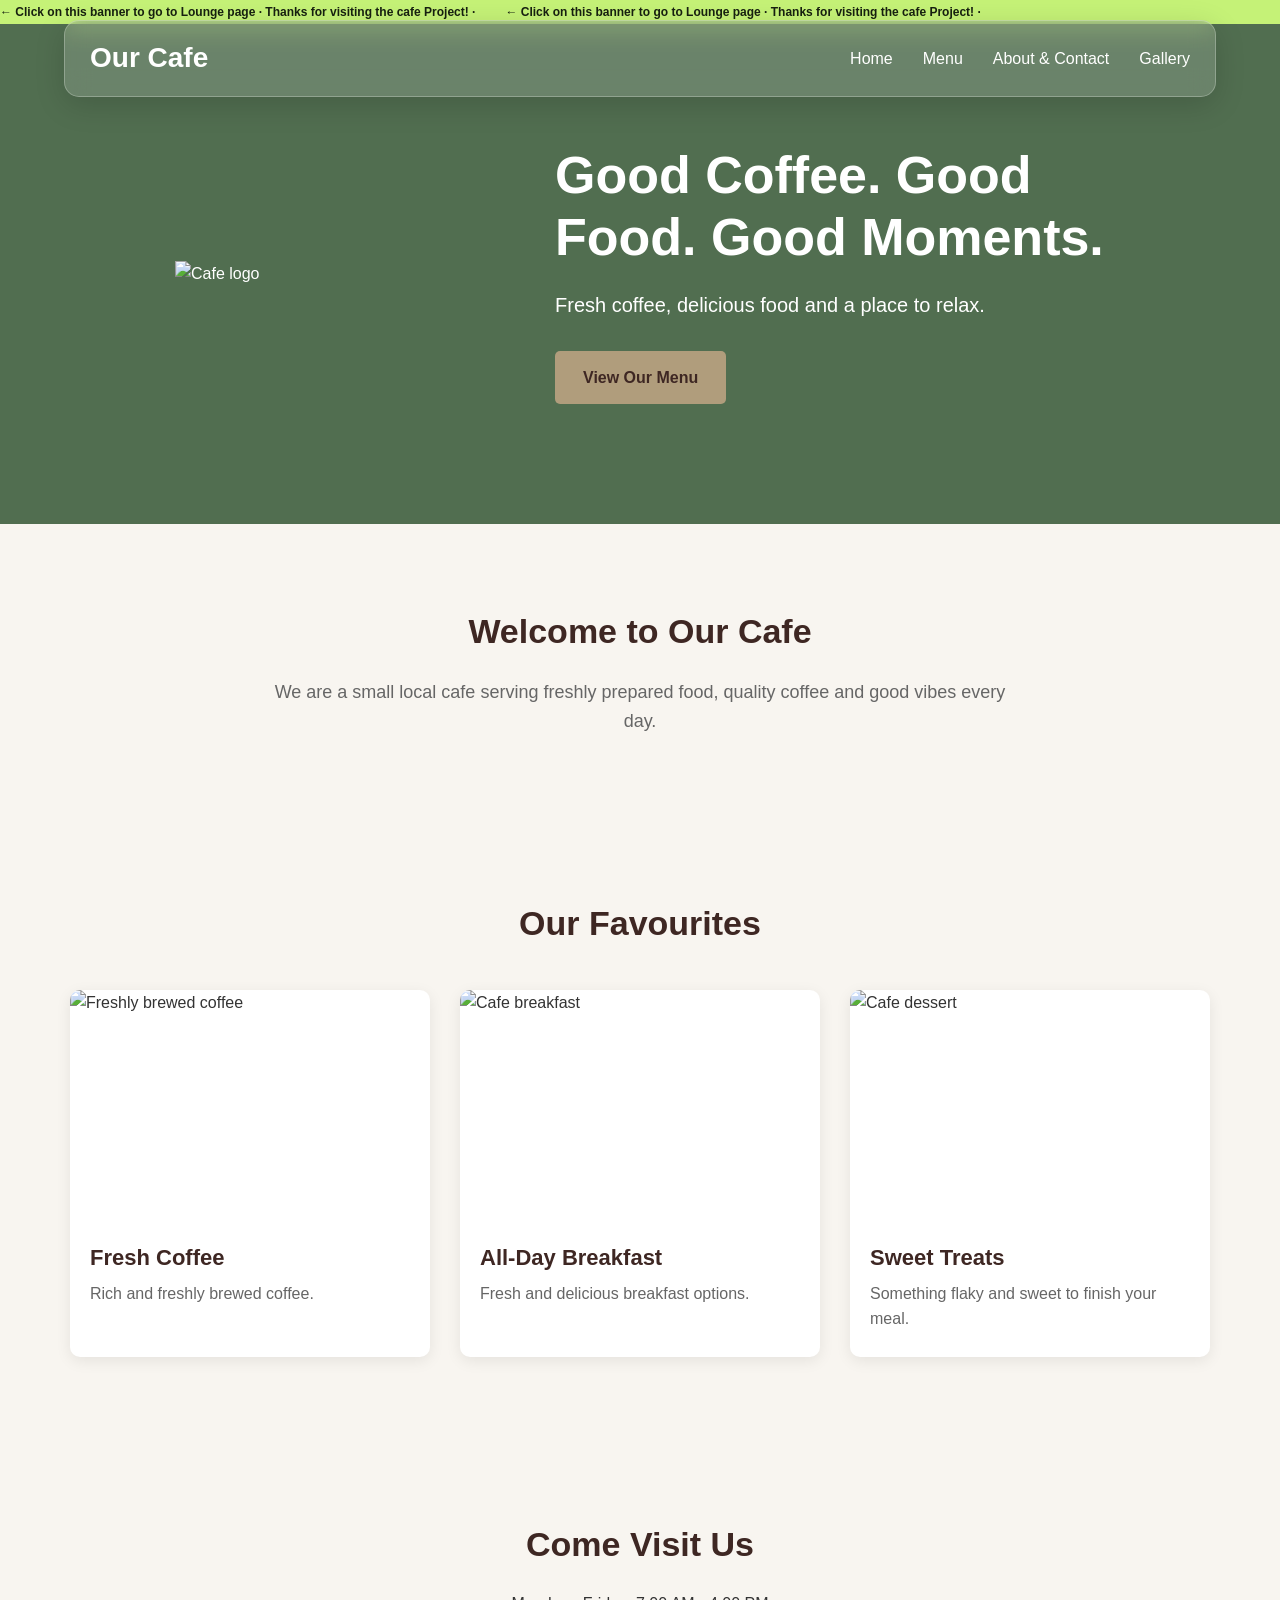
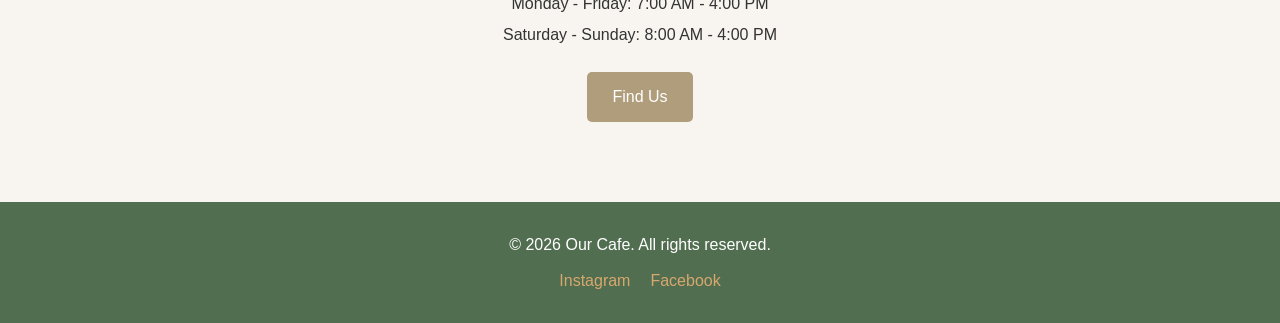
==== cafe-project/index.html @ 904ed036 "Updated files fixed some files that are missing banner section and have layout problems." ====
<!DOCTYPE html>
<html lang="en">

<head>
    <meta charset="UTF-8">
    <meta name="viewport" content="width=device-width, initial-scale=1.0">
    <title>Our Cafe | Home</title>
    <link rel="stylesheet" href="styles/style.css">
</head>

<body>
    <a href="/" class="lounge-banner" aria-label="Return to Lounge homepage">
        <span class="banner-track">
            <span>
                ← Click on this banner to go to Lounge page ·
                Thanks for visiting the cafe Project! ·
            </span>
            <span aria-hidden="true">
                ← Click on this banner to go to Lounge page ·
                Thanks for visiting the cafe Project! ·
            </span>
        </span>
    </a>
    <!-- Header / Navigation -->
    <header>
        <nav>
            <div class="logo">
                <a href="index.html">Our Cafe</a>
            </div>

            <ul class="nav-links">
                <li><a href="index.html">Home</a></li>
                <li><a href="menu.html">Menu</a></li>
                <li><a href="about.html">About & Contact</a></li>
                <li><a href="gallery.html">Gallery</a></li>
            </ul>
        </nav>
    </header>


    <main>

        <!-- Hero Section -->
        <section class="hero">

            <!-- Logo -->
            <div class="hero-logo">
                <img src="Images/Logo.jpg" alt="Cafe logo">
            </div>

            <!-- Content -->
            <div class="hero-content">
                <h1>Good Coffee. Good Food. Good Moments.</h1>

                <p>
                    Fresh coffee, delicious food and a place to relax.
                </p>

                <a href="menu.html">View Our Menu</a>
            </div>

        </section>


        <!-- Introduction -->
        <section class="intro">
            <h2>Welcome to Our Cafe</h2>

            <p>
                We are a small local cafe serving freshly prepared food,
                quality coffee and good vibes every day.
            </p>
        </section>


        <!-- Featured Items -->
        <section class="featured">
            <h2>Our Favourites</h2>

            <div class="featured-items">

                <article>
                    <img src="images/coffee.webp" alt="Freshly brewed coffee">
                    <h3>Fresh Coffee</h3>
                    <p>Rich and freshly brewed coffee.</p>
                </article>

                <article>
                    <img src="images/brekky.jpg" alt="Cafe breakfast">
                    <h3>All-Day Breakfast</h3>
                    <p>Fresh and delicious breakfast options.</p>
                </article>

                <article>
                    <img src="images/pastry.webp" alt="Cafe dessert">
                    <h3>Sweet Treats</h3>
                    <p>Something flaky and sweet to finish your meal.</p>
                </article>

            </div>
        </section>


        <!-- Opening Hours -->
        <section class="opening-hours">
            <h2>Come Visit Us</h2>

            <p>Monday - Friday: 7:00 AM - 4:00 PM</p>
            <p>Saturday - Sunday: 8:00 AM - 4:00 PM</p>

            <a href="about.html#find-us">Find Us</a>
        </section>

    </main>


    <!-- Footer -->
    <footer>
        <p>&copy; 2026 Our Cafe. All rights reserved.</p>

        <div>
            <a href="#">Instagram</a>
            <a href="#">Facebook</a>
        </div>
    </footer>

</body>

</html>
---- cafe-project/styles/style.css ----
* {
  margin: 0;
  padding: 0;
  box-sizing: border-box;
}

body {
  font-family: Arial, sans-serif;
  line-height: 1.6;
  background-color: #f8f5f0;
  color: #333;
}

img {
  max-width: 100%;
  display: block;
}

a {
  text-decoration: none;
  color: inherit;
}

/* =========================
   HEADER / NAVIGATION
   ========================= */

header {
  position: fixed;
  top: 20px;
  left: 50%;
  transform: translateX(-50%);

  width: 90%;
  max-width: 1200px;

  z-index: 1000;

  background: rgba(255, 255, 255, 0.15);

  backdrop-filter: blur(12px);
  -webkit-backdrop-filter: blur(12px);

  border: 1px solid rgba(255, 255, 255, 0.25);

  border-radius: 15px;

  box-shadow: 0 8px 30px rgba(0, 0, 0, 0.15);
}

nav {
  padding: 15px 25px;

  display: flex;
  justify-content: space-between;
  align-items: center;
}

.logo a {
  font-size: 28px;
  font-weight: bold;
  color: white;
}

.nav-links {
  list-style: none;

  display: flex;
  gap: 30px;
}

.nav-links a {
  color: white;
  font-size: 16px;

  transition: 0.3s;
}

.nav-links a:hover {
  color: #d7a86e;
}


/* =========================
   HERO
   ========================= */

.hero {
  min-height: 500px;

  background-color: #516E50;

  display: flex;
  justify-content: center;
  align-items: center;
  
  gap: 80px;

  padding: 60px 40px;

  color: white;
}

.hero-logo {
  width: 300px;
  flex-shrink: 0;
}

.hero-logo img {
  width: 100%;
  height: auto;
  padding-right: 100px;
}

.hero-content {
  max-width: 550px;
}

.hero h1 {
  font-size: 52px;
  line-height: 1.2;
  margin-bottom: 20px;
}

.hero p {
  font-size: 20px;
  margin-bottom: 30px;
}

.hero a {
  display: inline-block;

  background-color: #B09D7C;
  color: #3e2723;

  padding: 14px 28px;
  border-radius: 5px;

  font-weight: bold;

  transition: 0.3s;
}

.hero a:hover {
  background-color: #c0955c;
}

/* =========================
   GENERAL SECTIONS
   ========================= */

section {
  padding: 80px 30px;
}

section>h2,
.page-header h1 {
  text-align: center;
}

h2 {
  font-size: 34px;
  margin-bottom: 20px;
  color: #3e2723;
}


/* =========================
   INTRO
   ========================= */

.intro {
  max-width: 800px;
  margin: 0 auto;
  text-align: center;
}

.intro p {
  font-size: 18px;
  color: #666;
}


/* =========================
   FEATURED ITEMS
   ========================= */

.featured {
  max-width: 1200px;
  margin: 0 auto;
}

.featured-items {
  display: grid;

  grid-template-columns: repeat(3, 1fr);

  gap: 30px;

  margin-top: 40px;
}

.featured-items article {
  background-color: white;

  border-radius: 10px;
  overflow: hidden;

  box-shadow: 0 4px 15px rgba(0, 0, 0, 0.08);

  transition: transform 0.3s;
}

.featured-items article:hover {
  transform: translateY(-5px);
}

.featured-items img {
  width: 100%;
  height: 230px;
  object-fit: cover;
}

.featured-items h3 {
  font-size: 22px;
  color: #3e2723;

  padding: 20px 20px 5px;
}

.featured-items p {
  padding: 0 20px 25px;
  color: #666;
}


/* =========================
   OPENING HOURS
   ========================= */

.opening-hours {
  text-align: center;

  
}

.opening-hours p {
  margin-bottom: 5px;
}

.opening-hours a {
  display: inline-block;

  margin-top: 20px;

  background-color: #B09D7C;
  color: white;

  padding: 12px 25px;

  border-radius: 5px;

  transition: 0.3s;
}

.opening-hours a:hover {
  background-color: #5d4037;
}


/* =========================
   PAGE HEADER
   ========================= */

.page-header {
  background-color: #516E50;
  padding: 70px 30px;
  padding-top: 150px;
}

.page-header h1 {
  font-size: 44px;
  color: white;
  margin-bottom: 10px;
}

.page-header p {
  text-align: center;
  color: white;
  font-size: 18px;
}


/* =========================
   MENU
   ========================= */

.menu-section {
  max-width: 900px;
  margin: 0 auto;
  padding-top: 50px;
  padding-bottom: 30px;
}

.menu-section h2 {
  border-bottom: 2px solid #d7a86e;
  padding-bottom: 10px;
}

.menu-items {
  margin-top: 20px;
}

.menu-item {
  background-color: white;

  padding: 20px;

  margin-bottom: 15px;

  border-radius: 8px;

  display: flex;
  justify-content: space-between;
  align-items: center;

  box-shadow: 0 2px 8px rgba(0, 0, 0, 0.06);

  transition: 0.3s;
}

.menu-item:hover {
  transform: translateX(5px);
}

.menu-item h3 {
  color: #3e2723;
  margin-bottom: 5px;
}

.menu-item p {
  color: #777;
}

.menu-item span {
  font-size: 18px;
  font-weight: bold;
  color: #a96f42;

  margin-left: 20px;
}


/* =========================
   ABOUT
   ========================= */

.about-story {
  max-width: 1100px;
  margin: 0 auto;

  display: grid;
  grid-template-columns: 1fr 1fr;

  gap: 50px;

  align-items: center;
}

.about-image img {
  width: 100%;
  height: 450px;

  object-fit: cover;

  border-radius: 10px;
}

.about-content h2 {
  text-align: left;
}

.about-content p {
  color: #666;
  margin-bottom: 20px;
}


/* =========================
   CONTACT
   ========================= */

.contact {
  background-color: white;
}

.contact-details {
  max-width: 1000px;
  margin: 40px auto 0;

  display: grid;
  grid-template-columns: repeat(3, 1fr);

  gap: 30px;

  text-align: center;
}

.contact-details div {
  padding: 30px;

  background-color: #f8f5f0;

  border-radius: 8px;
}

.contact-details h3 {
  color: #3e2723;
  margin-bottom: 10px;
}

.contact-details p {
  color: #666;
}


/* =========================
   LOCATION
   ========================= */

.location {
  text-align: center;
}

.location>p {
  margin-bottom: 25px;
  color: #666;
}

.map {
  max-width: 900px;
  height: 300px;

  margin: 0 auto;

  background-color: #ddd;

  display: flex;
  justify-content: center;
  align-items: center;

  border-radius: 10px;

  color: #666;
}


.map {
    width: 100%;
    max-width: 900px;
    margin: 25px auto;
    overflow: hidden;
    border-radius: 12px;
    box-shadow: 0 4px 15px rgba(0, 0, 0, 0.15);
}

.map iframe {
    display: block;
    width: 100%;
    height: 400px;
    border: 0;
}

.location {
    text-align: center;
    padding: 50px 20px;
}



/* =========================
   GALLERY
   ========================= */

.gallery {
  max-width: 1200px;
  margin: 0 auto;

  display: grid;

  grid-template-columns: repeat(4, 1fr);

  gap: 20px;
}

.gallery-item {
  overflow: hidden;
  border-radius: 8px;
}

.gallery-item img {
  width: 100%;
  height: 280px;

  object-fit: cover;

  transition: transform 0.4s;
}

.gallery-item:hover img {
  transform: scale(1.05);
}


/* =========================
   FOOTER
   ========================= */

footer {
  background-color: #516E50;
  color: white;

  padding: 30px;

  text-align: center;
}

footer p {
  margin-bottom: 10px;
}

footer div {
  display: flex;
  justify-content: center;
  gap: 20px;
}

footer a {
  color: #d7a86e;
  transition: 0.3s;
}

footer a:hover {
  color: white;
}


/* =========================
   MOBILE RESPONSIVE
   ========================= */

@media (max-width: 768px) {

  nav {
    flex-direction: column;
    gap: 15px;
  }

  .nav-links {
    gap: 15px;
    flex-wrap: wrap;
    justify-content: center;
  }

  .nav-links a {
    font-size: 14px;
  }


  .hero {
    min-height: 500px;
  }

  .hero h1 {
    font-size: 38px;
  }

  .hero p {
    font-size: 17px;
  }


  section {
    padding: 60px 20px;
  }


  .featured-items {
    grid-template-columns: 1fr;
  }


  .menu-item {
    align-items: flex-start;
  }


  .about-story {
    grid-template-columns: 1fr;
    gap: 30px;
  }

  .about-image img {
    height: 350px;
  }

  .about-content h2 {
    text-align: center;
  }


  .contact-details {
    grid-template-columns: 1fr;
  }


  .gallery {
    grid-template-columns: repeat(2, 1fr);
    gap: 10px;
  }

  .gallery-item img {
    height: 220px;
  }


  .page-header h1 {
    font-size: 36px;
  }

}


@media (max-width: 480px) {

  .logo a {
    font-size: 24px;
  }

  .nav-links {
    gap: 10px;
  }

  .hero h1 {
    font-size: 32px;
  }

  .gallery {
    grid-template-columns: 1fr;
  }

  .gallery-item img {
    height: 280px;
  }

}

.lounge-banner {
    display: block;
    width: 100%;
    height: 24px;
    overflow: hidden;
    background: #c5f277;
    color: #172010;
    text-decoration: none;
    white-space: nowrap;
    font-size: 12px;
    font-weight: 600;
    line-height: 24px;
}

.banner-track {
    display: flex;
    width: max-content;
    animation: lounge-scroll 22s linear infinite;
}

.banner-track span {
    flex-shrink: 0;
    padding-right: 30px;
}

.lounge-banner:hover .banner-track {
    animation-play-state: paused;
}

@keyframes lounge-scroll {
    from {
        transform: translateX(0);
    }

    to {
        transform: translateX(-50%);
    }
}

@media (prefers-reduced-motion: reduce) {
    .banner-track {
        animation: none;
    }
}
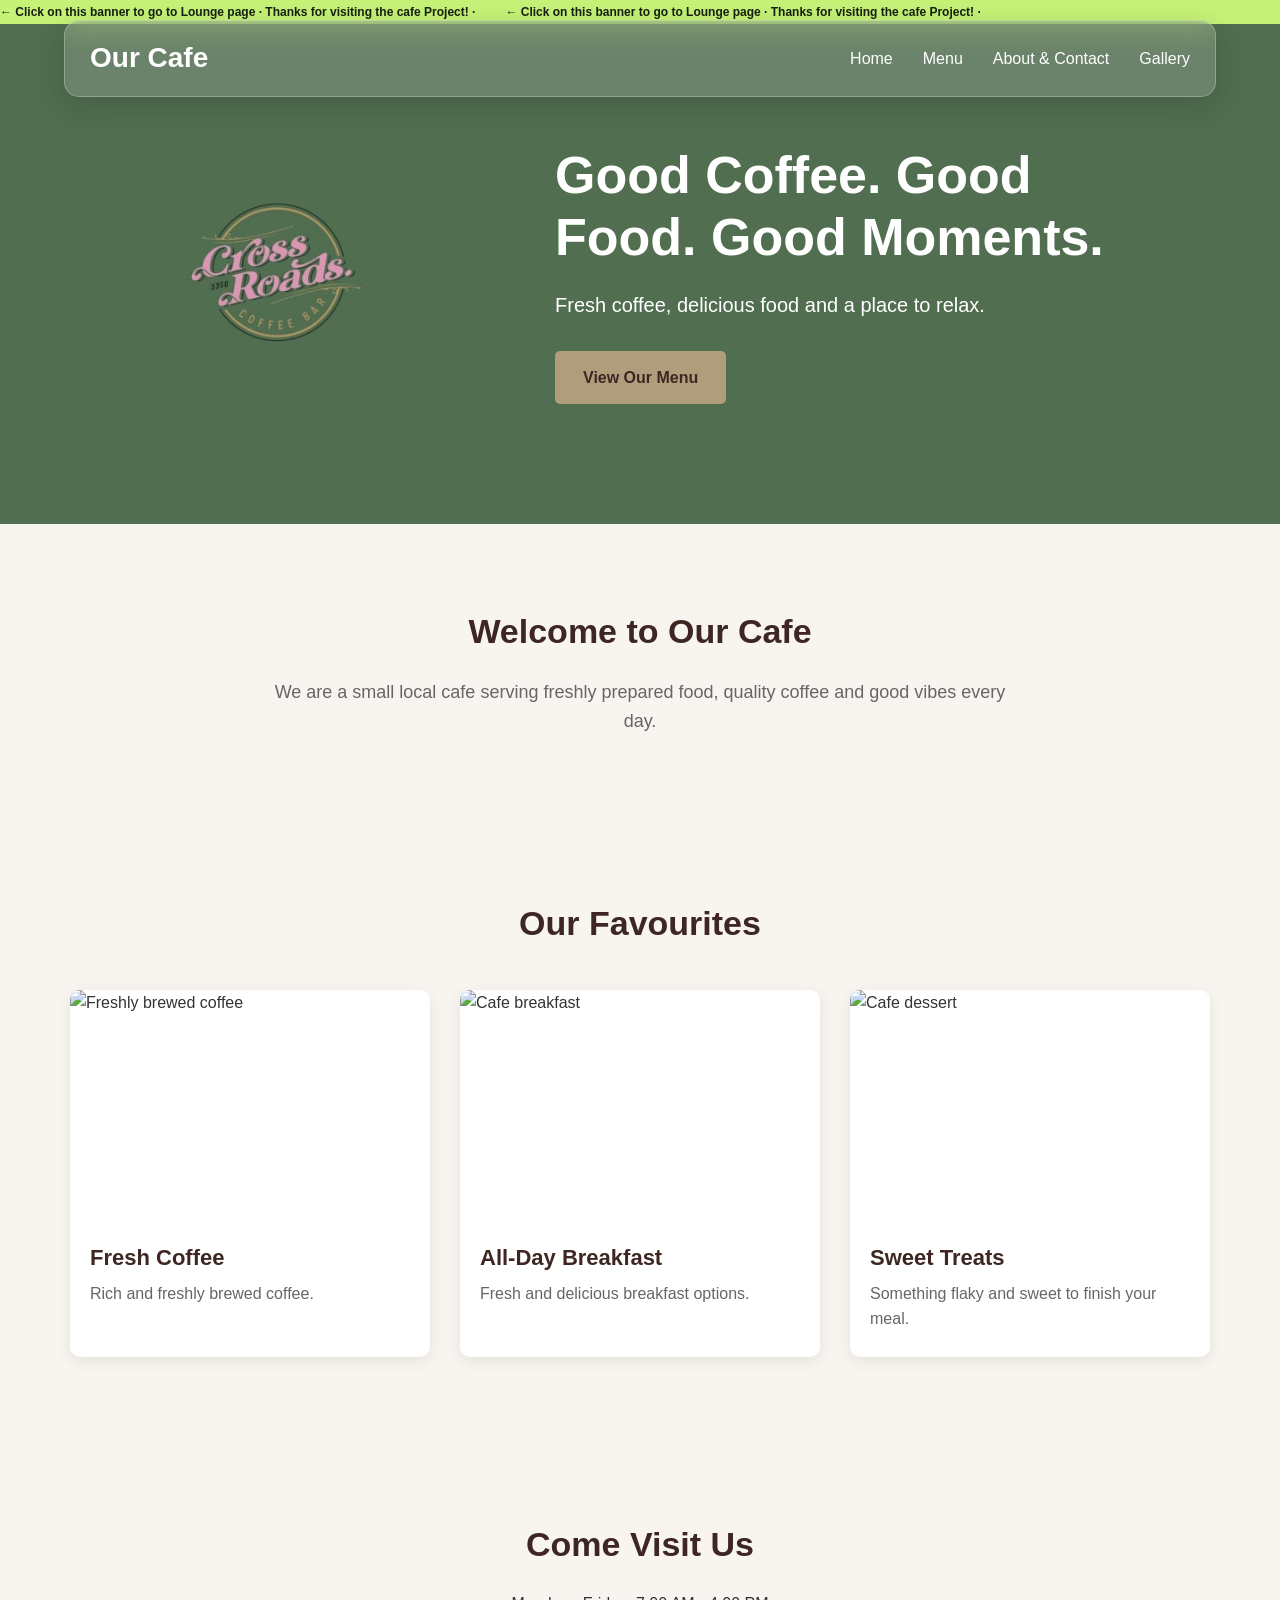
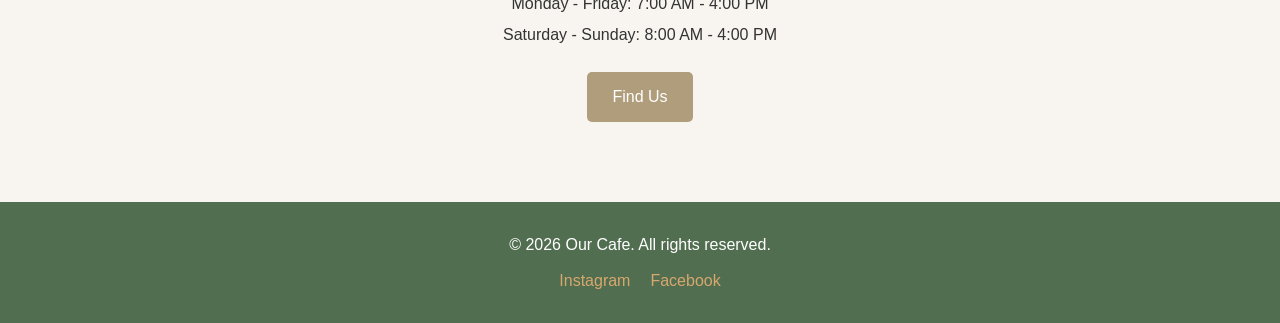
==== commit 19c8de8d: "Fix logo image filename case sensitivity" ====
--- a/cafe-project/index.html
+++ b/cafe-project/index.html
@@ -45,7 +45,7 @@
 
             <!-- Logo -->
             <div class="hero-logo">
-                <img src="Images/Logo.jpg" alt="Cafe logo">
+                <img src="Images/logo.jpg" alt="Cafe logo">
             </div>
 
             <!-- Content -->
@@ -126,4 +126,4 @@
 
 </body>
 
-</html>+</html>
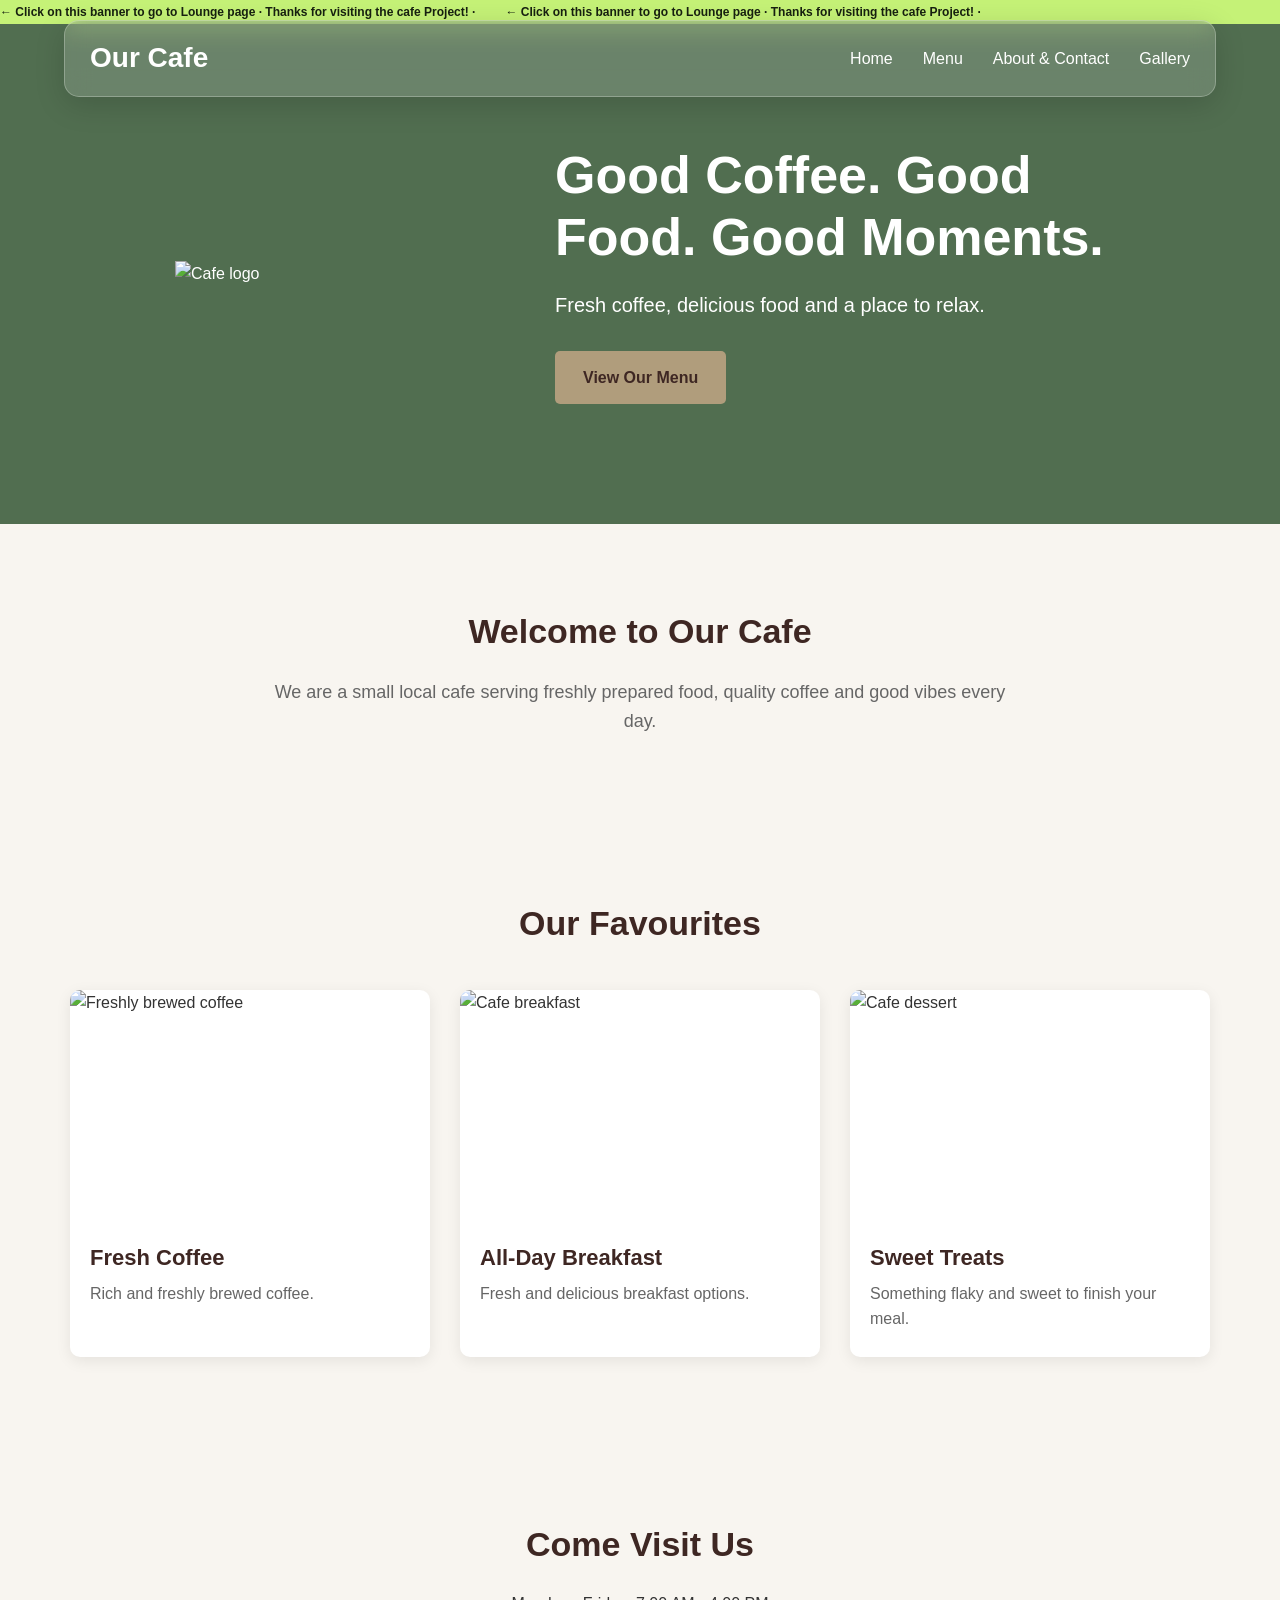
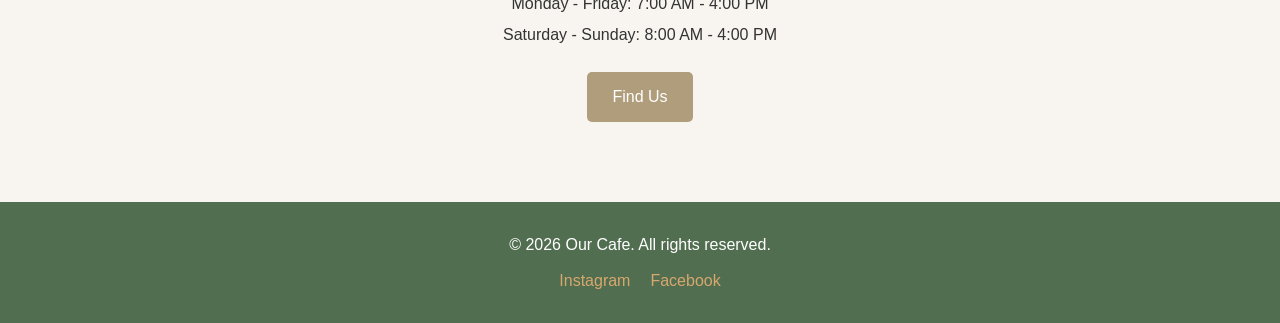
==== commit 08092e71: "Fix logo image filename case sensitivity" ====
--- a/cafe-project/index.html
+++ b/cafe-project/index.html
@@ -45,7 +45,7 @@
 
             <!-- Logo -->
             <div class="hero-logo">
-                <img src="Images/logo.jpg" alt="Cafe logo">
+                <img src="Images/Logo.jpg" alt="Cafe logo">
             </div>
 
             <!-- Content -->
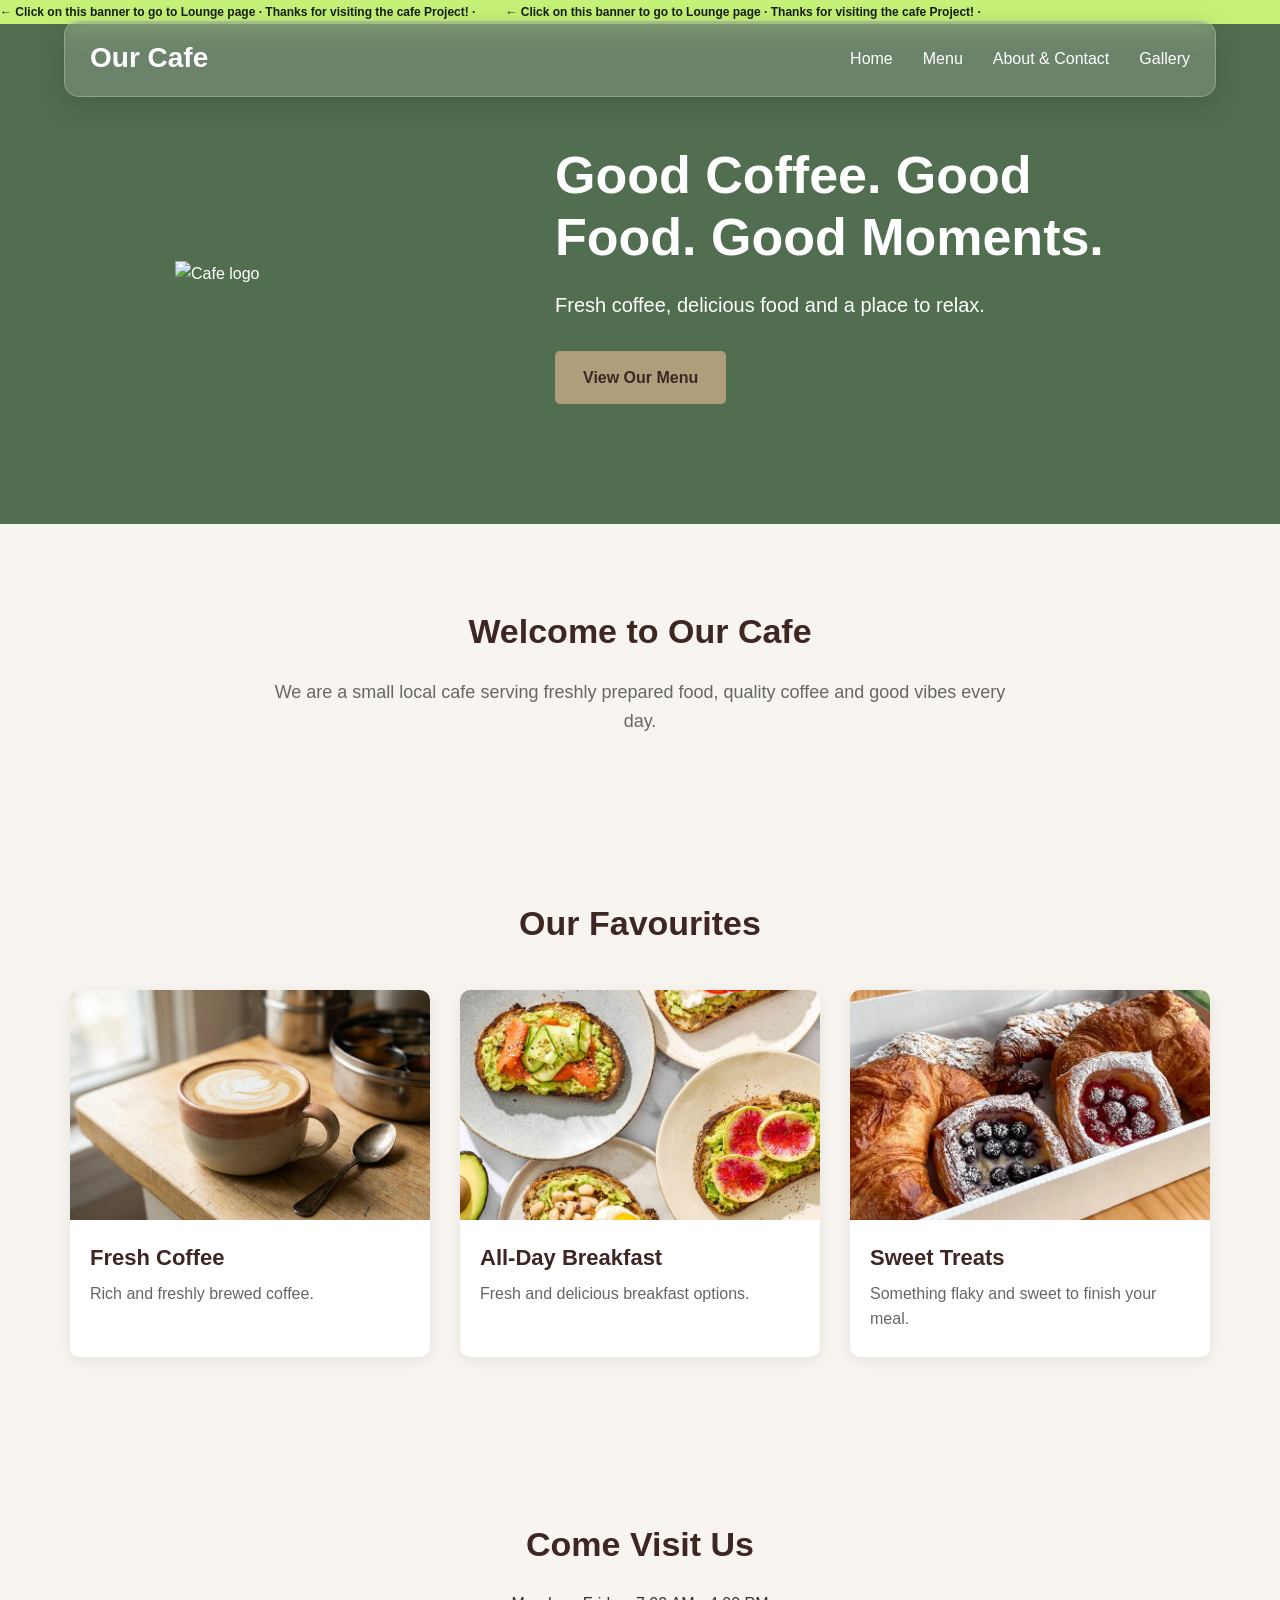
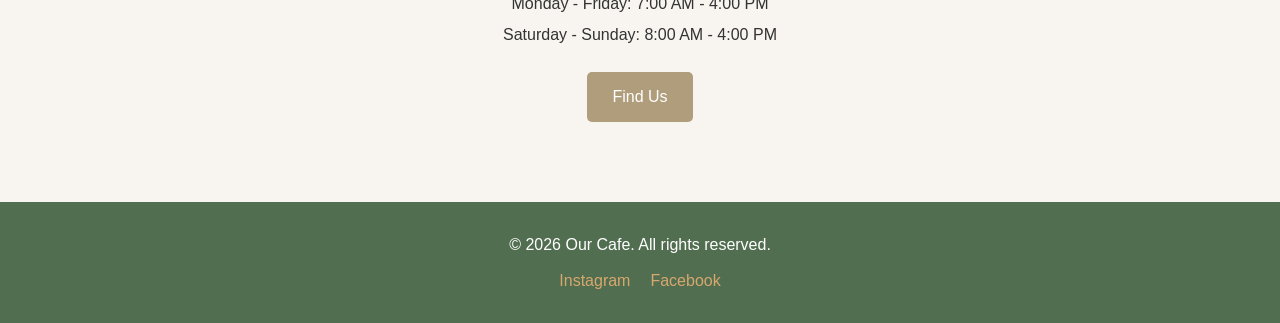
==== commit fd196c51: "Fix image source paths in index.html" ====
--- a/cafe-project/index.html
+++ b/cafe-project/index.html
@@ -80,19 +80,19 @@
             <div class="featured-items">
 
                 <article>
-                    <img src="images/coffee.webp" alt="Freshly brewed coffee">
+                    <img src="Images/coffee.webp" alt="Freshly brewed coffee">
                     <h3>Fresh Coffee</h3>
                     <p>Rich and freshly brewed coffee.</p>
                 </article>
 
                 <article>
-                    <img src="images/brekky.jpg" alt="Cafe breakfast">
+                    <img src="Images/brekky.jpg" alt="Cafe breakfast">
                     <h3>All-Day Breakfast</h3>
                     <p>Fresh and delicious breakfast options.</p>
                 </article>
 
                 <article>
-                    <img src="images/pastry.webp" alt="Cafe dessert">
+                    <img src="Images/pastry.webp" alt="Cafe dessert">
                     <h3>Sweet Treats</h3>
                     <p>Something flaky and sweet to finish your meal.</p>
                 </article>
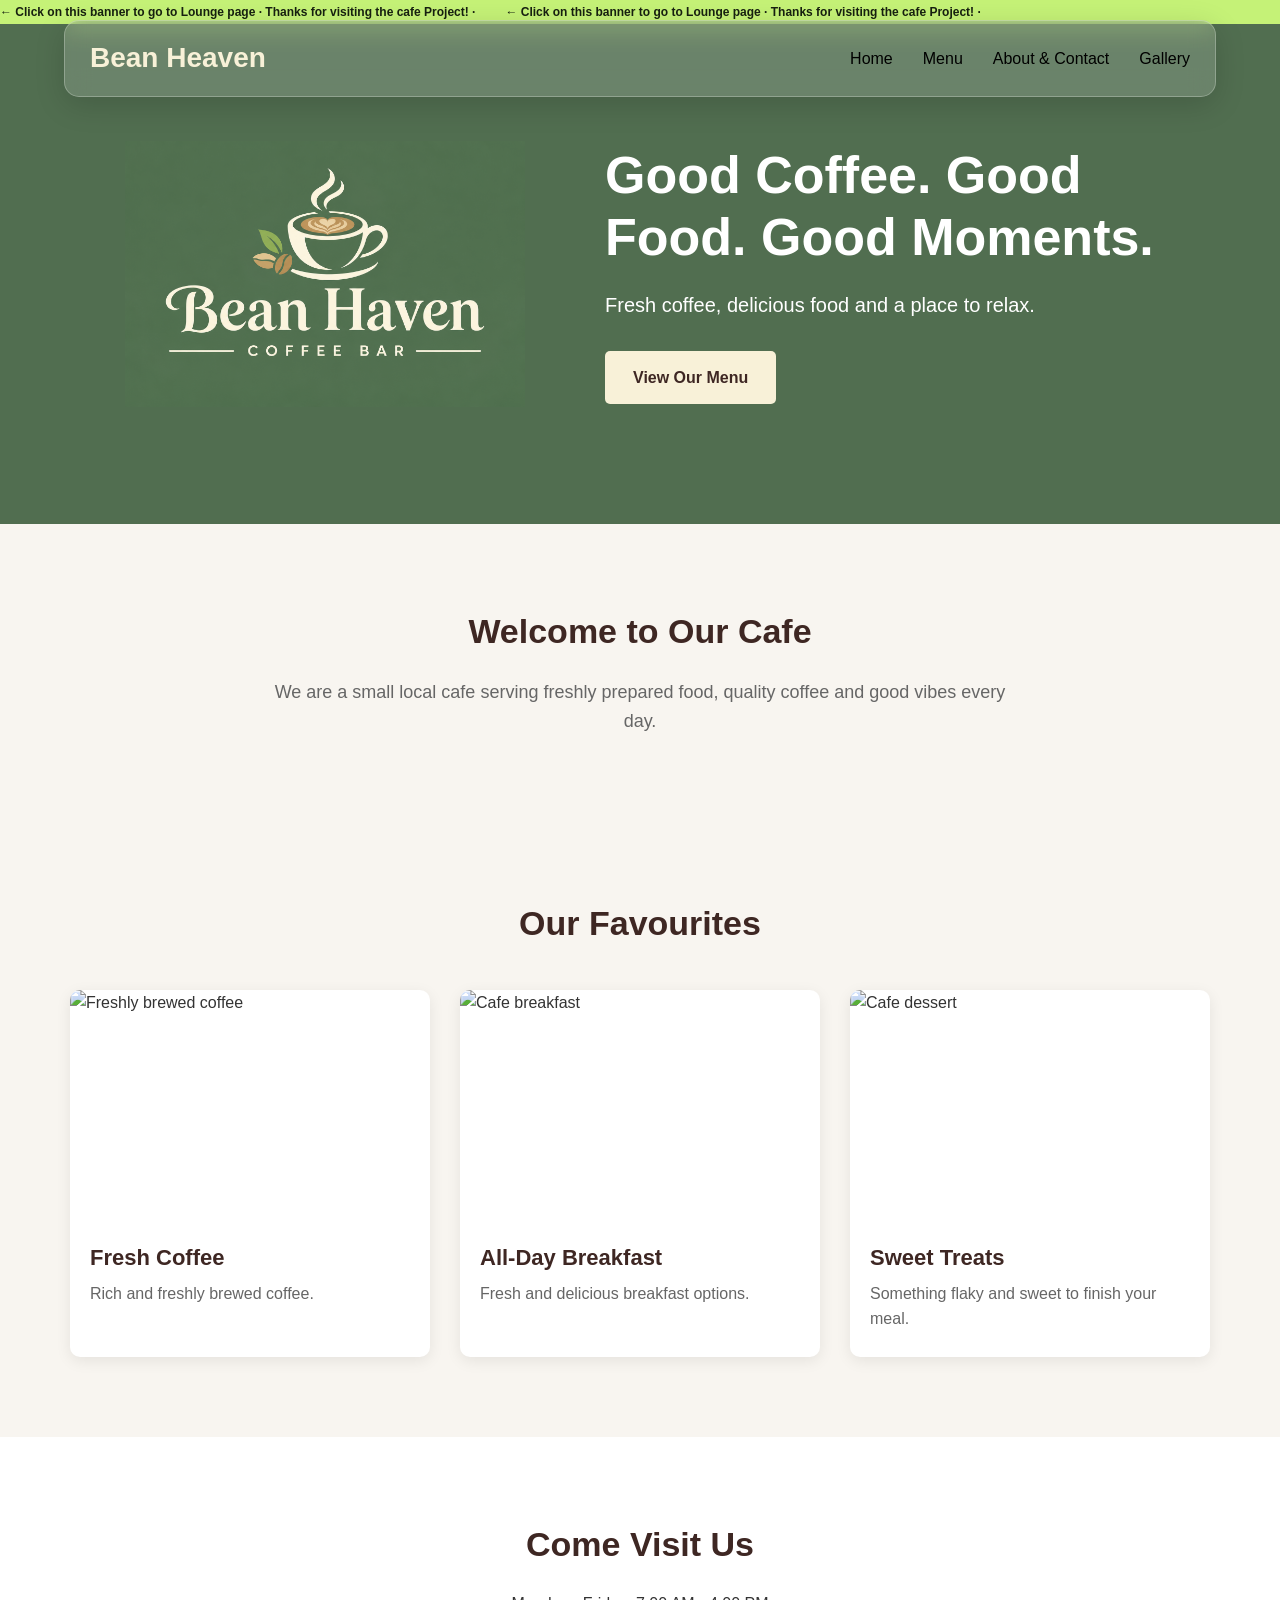
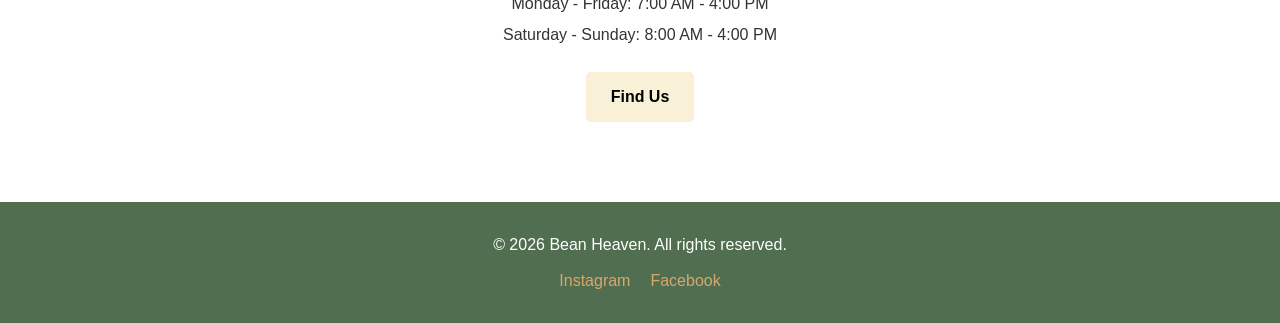
==== commit 39e79d7a: "layouts and errors correction corrected rps game image and layout problem. created a layout for mobi" ====
--- a/cafe-project/index.html
+++ b/cafe-project/index.html
@@ -23,17 +23,26 @@
     </a>
     <!-- Header / Navigation -->
     <header>
-        <nav>
+        <nav class="navbar">
+
             <div class="logo">
-                <a href="index.html">Our Cafe</a>
+                <a href="index.html">Bean Heaven</a>
             </div>
 
-            <ul class="nav-links">
+            <button class="menu-toggle" aria-label="Open navigation menu" aria-expanded="false"
+                aria-controls="nav-links">
+                <span></span>
+                <span></span>
+                <span></span>
+            </button>
+
+            <ul class="nav-links" id="nav-links">
                 <li><a href="index.html">Home</a></li>
                 <li><a href="menu.html">Menu</a></li>
                 <li><a href="about.html">About & Contact</a></li>
                 <li><a href="gallery.html">Gallery</a></li>
             </ul>
+
         </nav>
     </header>
 
@@ -45,7 +54,7 @@
 
             <!-- Logo -->
             <div class="hero-logo">
-                <img src="Images/Logo.jpg" alt="Cafe logo">
+                <img src="Images/logo.png" alt="Cafe logo">
             </div>
 
             <!-- Content -->
@@ -80,19 +89,19 @@
             <div class="featured-items">
 
                 <article>
-                    <img src="Images/coffee.webp" alt="Freshly brewed coffee">
+                    <img src="images/coffee.webp" alt="Freshly brewed coffee">
                     <h3>Fresh Coffee</h3>
                     <p>Rich and freshly brewed coffee.</p>
                 </article>
 
                 <article>
-                    <img src="Images/brekky.jpg" alt="Cafe breakfast">
+                    <img src="images/brekky.jpg" alt="Cafe breakfast">
                     <h3>All-Day Breakfast</h3>
                     <p>Fresh and delicious breakfast options.</p>
                 </article>
 
                 <article>
-                    <img src="Images/pastry.webp" alt="Cafe dessert">
+                    <img src="images/pastry.webp" alt="Cafe dessert">
                     <h3>Sweet Treats</h3>
                     <p>Something flaky and sweet to finish your meal.</p>
                 </article>
@@ -116,7 +125,7 @@
 
     <!-- Footer -->
     <footer>
-        <p>&copy; 2026 Our Cafe. All rights reserved.</p>
+        <p>&copy; 2026 Bean Heaven. All rights reserved.</p>
 
         <div>
             <a href="#">Instagram</a>
@@ -124,6 +133,9 @@
         </div>
     </footer>
 
+    <script src="scripts/navigation.js"></script>
+
+
 </body>
 
-</html>
+</html>
--- a/cafe-project/styles/style.css
+++ b/cafe-project/styles/style.css
@@ -59,7 +59,7 @@
 .logo a {
   font-size: 28px;
   font-weight: bold;
-  color: white;
+  color: #f8f1d8;
 }
 
 .nav-links {
@@ -70,7 +70,7 @@
 }
 
 .nav-links a {
-  color: white;
+  color: black;
   font-size: 16px;
 
   transition: 0.3s;
@@ -102,14 +102,14 @@
 }
 
 .hero-logo {
-  width: 300px;
+  width: 400px;
   flex-shrink: 0;
 }
 
 .hero-logo img {
   width: 100%;
   height: auto;
-  padding-right: 100px;
+  display: block;
 }
 
 .hero-content {
@@ -130,7 +130,7 @@
 .hero a {
   display: inline-block;
 
-  background-color: #B09D7C;
+  background-color: #f8f1d8;
   color: #3e2723;
 
   padding: 14px 28px;
@@ -143,6 +143,7 @@
 
 .hero a:hover {
   background-color: #c0955c;
+  color: white;
 }
 
 /* =========================
@@ -240,7 +241,7 @@
 
 .opening-hours {
   text-align: center;
-
+  background-color: white;
   
 }
 
@@ -250,21 +251,23 @@
 
 .opening-hours a {
   display: inline-block;
+  font-weight: bolder;
 
   margin-top: 20px;
 
-  background-color: #B09D7C;
+  background-color: #f8f1d8;
+  color: black;
+
+  padding: 12px 25px;
+
+  border-radius: 5px;
+
+  transition: 0.3s;
+}
+
+.opening-hours a:hover {
+  background-color: #c0955c;
   color: white;
-
-  padding: 12px 25px;
-
-  border-radius: 5px;
-
-  transition: 0.3s;
-}
-
-.opening-hours a:hover {
-  background-color: #5d4037;
 }
 
 
@@ -698,4 +701,219 @@
     .banner-track {
         animation: none;
     }
+}
+
+/* MOBILE NAVIGATION */
+
+.menu-toggle {
+    display: none;
+    background: none;
+    border: none;
+    cursor: pointer;
+    padding: 5px;
+}
+
+.menu-toggle span {
+    display: block;
+    width: 27px;
+    height: 3px;
+    background: white;
+    margin: 5px 0;
+    border-radius: 3px;
+}
+
+@media (max-width: 768px) {
+
+    nav {
+        flex-direction: row;
+        justify-content: space-between;
+    }
+
+    .menu-toggle {
+        display: block;
+        z-index: 1001;
+    }
+
+    .nav-links {
+        display: none;
+        position: absolute;
+        top: 100%;
+        left: 0;
+        width: 100%;
+        flex-direction: column;
+        gap: 0;
+        background: rgba(81, 110, 80, 0.92);
+        backdrop-filter: blur(12px);
+        -webkit-backdrop-filter: blur(12px);
+        border-radius: 0 0 15px 15px;
+        padding: 10px 0;
+    }
+
+    .nav-links.active {
+        display: flex;
+    }
+
+    .nav-links li {
+        width: 100%;
+        text-align: center;
+    }
+
+    .nav-links a {
+        display: block;
+        padding: 15px;
+        color: white;
+    }
+}
+
+
+/* =========================
+   MOBILE RESPONSIVE
+   ========================= */
+
+@media (max-width: 768px) {
+
+  nav {
+    flex-direction: column;
+    gap: 15px;
+  }
+
+  .nav-links {
+    gap: 15px;
+    flex-wrap: wrap;
+    justify-content: center;
+  }
+
+  .nav-links a {
+    font-size: 14px;
+  }
+
+
+  .hero {
+    min-height: 500px;
+  }
+
+  .hero h1 {
+    font-size: 38px;
+  }
+
+  .hero p {
+    font-size: 17px;
+  }
+
+
+  section {
+    padding: 60px 20px;
+  }
+
+
+  .featured-items {
+    grid-template-columns: 1fr;
+  }
+
+
+  .menu-item {
+    align-items: flex-start;
+  }
+
+
+  .about-story {
+    grid-template-columns: 1fr;
+    gap: 30px;
+  }
+
+  .about-image img {
+    height: 350px;
+  }
+
+  .about-content h2 {
+    text-align: center;
+  }
+
+
+  .contact-details {
+    grid-template-columns: 1fr;
+  }
+
+
+  .gallery {
+    grid-template-columns: repeat(2, 1fr);
+    gap: 10px;
+  }
+
+  .gallery-item img {
+    height: 220px;
+  }
+
+
+  .page-header h1 {
+    font-size: 36px;
+  }
+
+}
+
+
+@media (max-width: 480px) {
+
+  .logo a {
+    font-size: 24px;
+  }
+
+  .nav-links {
+    gap: 10px;
+  }
+
+  .hero h1 {
+    font-size: 32px;
+  }
+
+  .gallery {
+    grid-template-columns: 1fr;
+  }
+
+  .gallery-item img {
+    height: 280px;
+  }
+
+}
+
+/* =========================
+   MOBILE RESPONSIVE - HERO
+   ========================= */
+
+@media (max-width: 768px) {
+
+  .hero {
+    flex-direction: column;
+    text-align: center;
+    gap: 30px;
+    padding: 40px 20px;
+    min-height: auto;
+  }
+
+  .hero-logo {
+    width: 200px;
+    max-width: 70%;
+    flex-shrink: 1;
+  }
+
+  .hero-content {
+    width: 100%;
+    max-width: 100%;
+  }
+
+  .hero h1 {
+    font-size: 32px;
+    line-height: 1.2;
+    margin-bottom: 15px;
+  }
+
+  .hero p {
+    font-size: 16px;
+    margin-bottom: 25px;
+  }
+
+  .hero a {
+    padding: 12px 24px;
+  }
+
 }
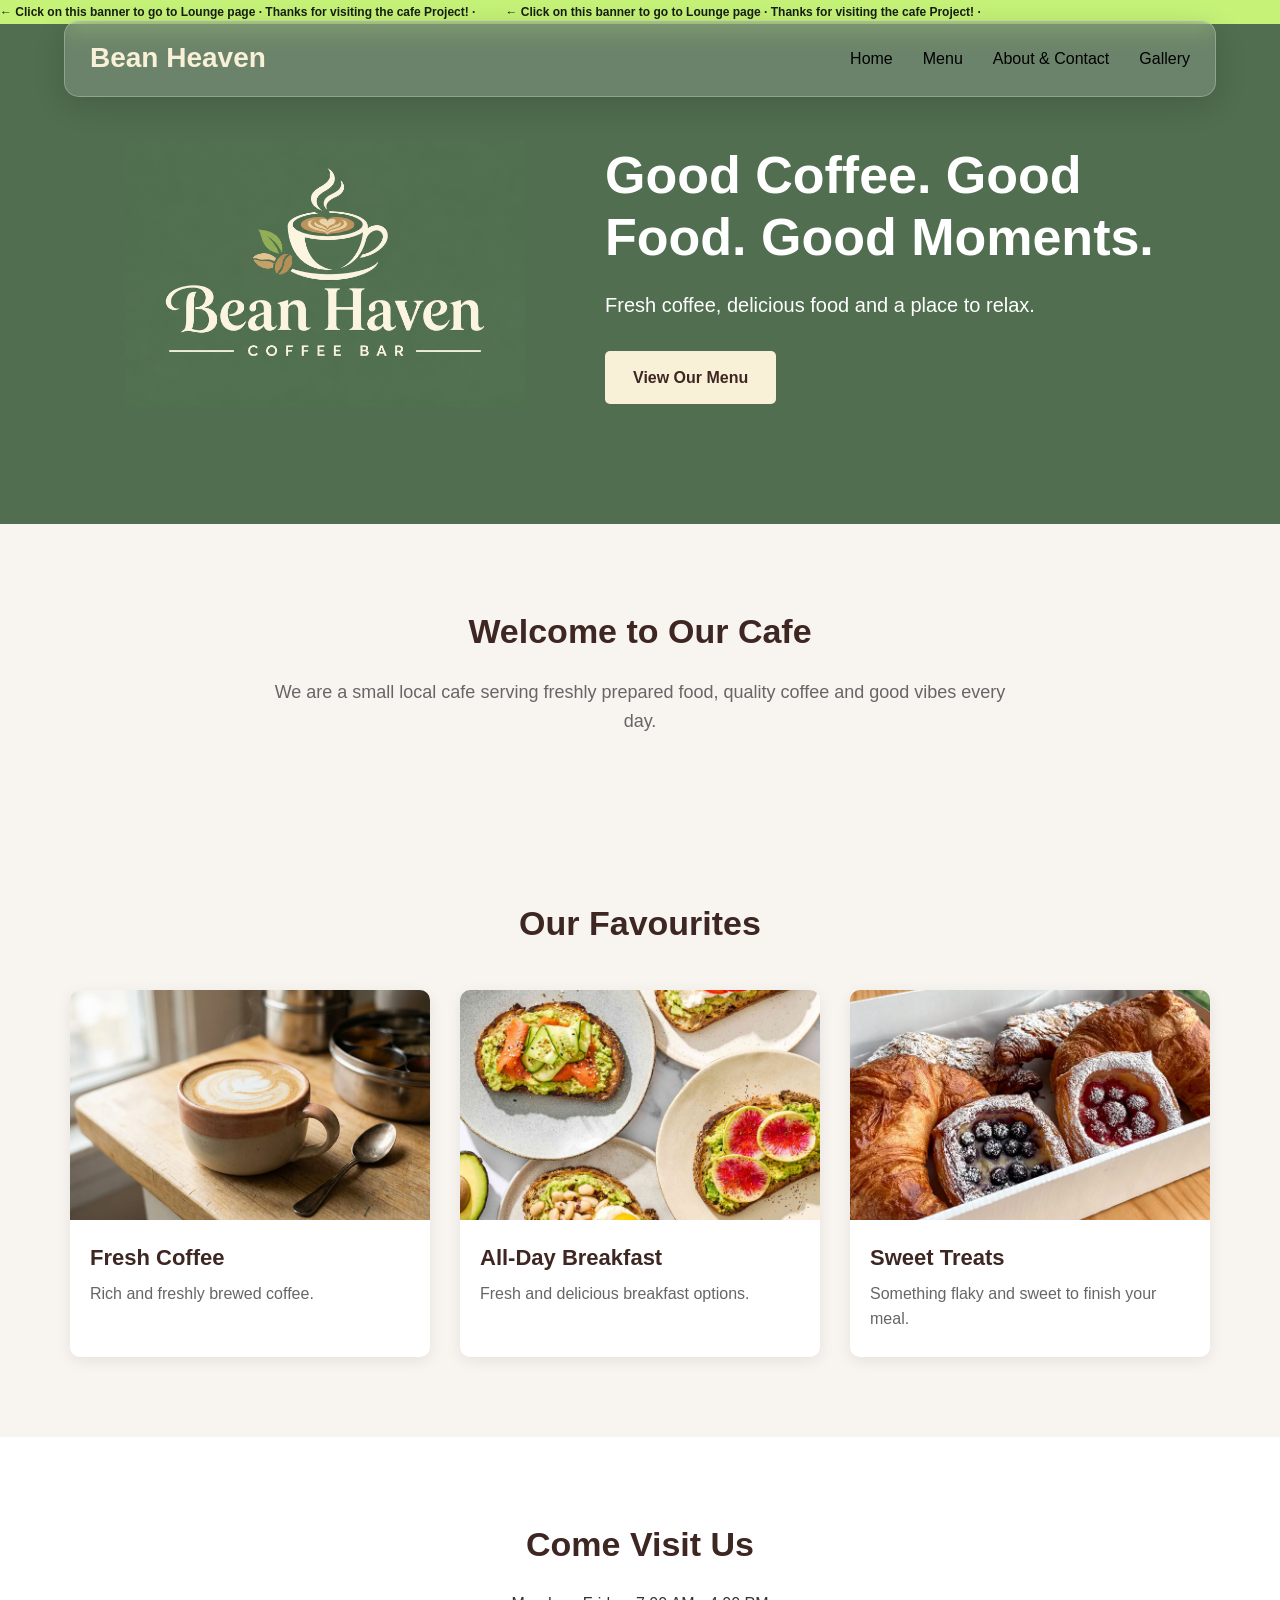
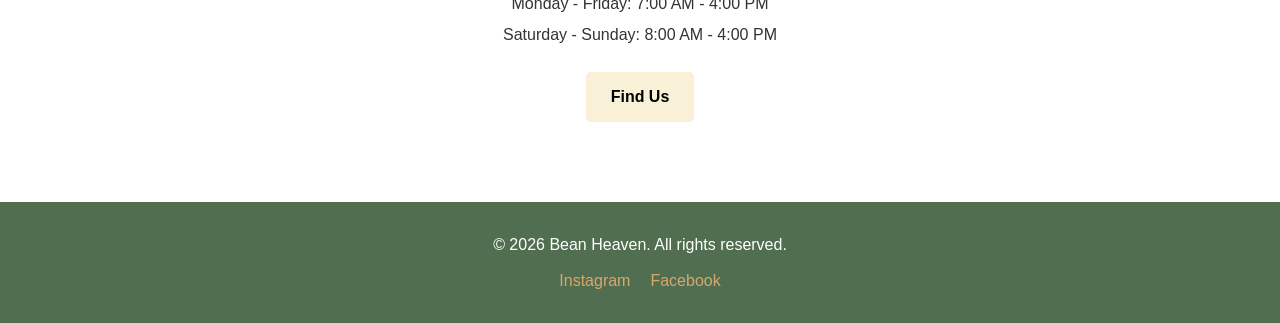
==== commit 8f27b0b4: "Fix image source path for logo in index.html" ====
--- a/cafe-project/index.html
+++ b/cafe-project/index.html
@@ -54,7 +54,7 @@
 
             <!-- Logo -->
             <div class="hero-logo">
-                <img src="Images/logo.png" alt="Cafe logo">
+                <img src="images/logo.png" alt="Cafe logo">
             </div>
 
             <!-- Content -->
@@ -138,4 +138,4 @@
 
 </body>
 
-</html>+</html>
